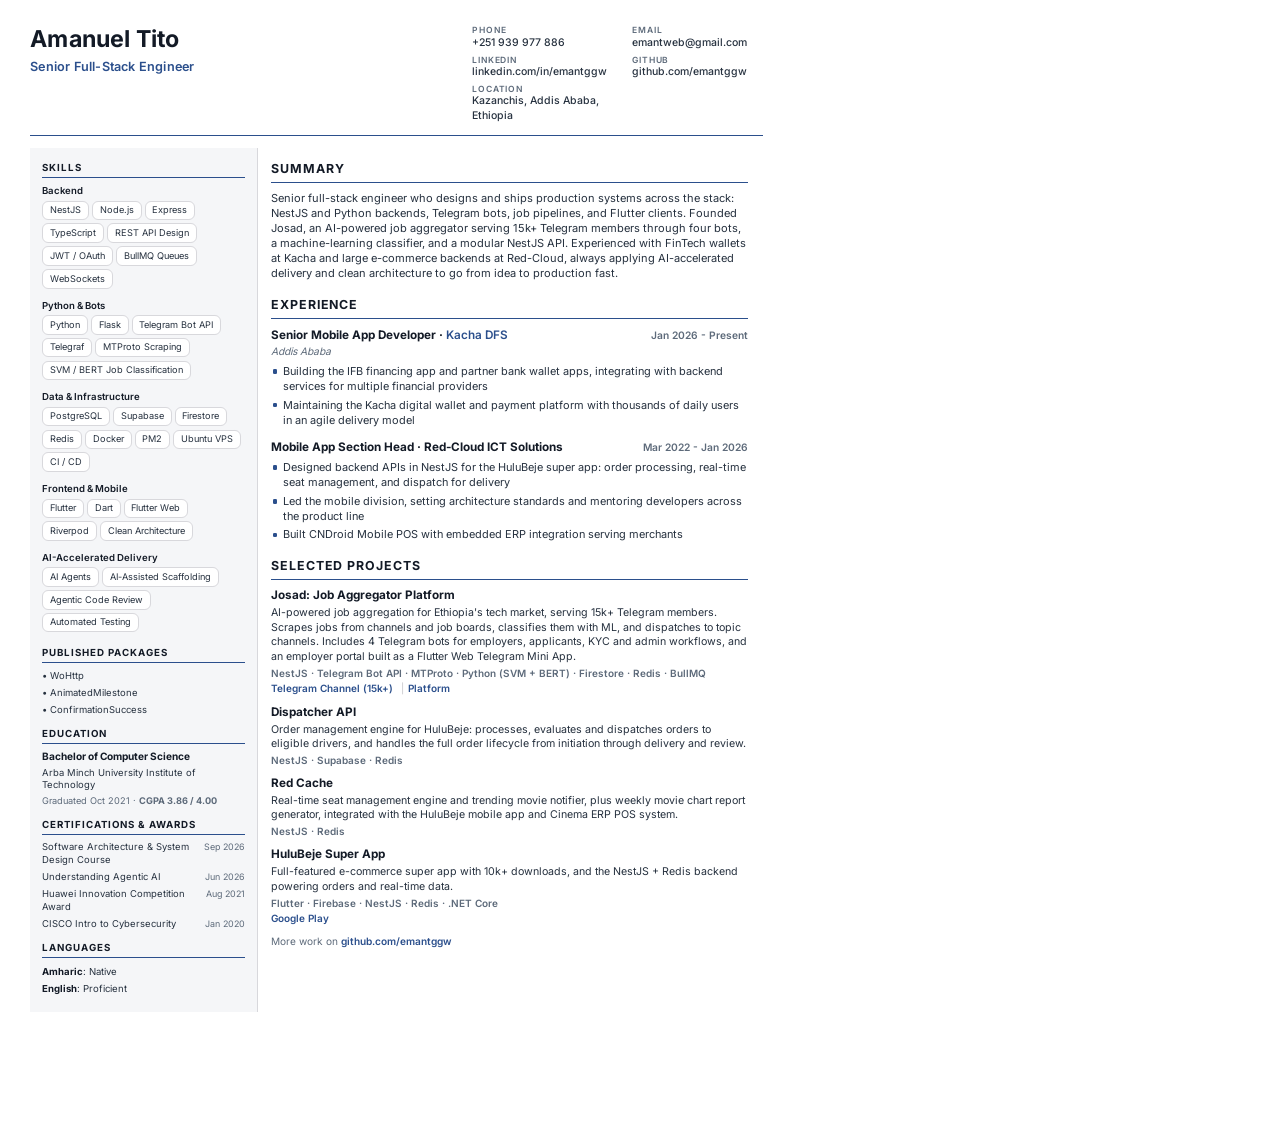
==== c/fullstack/index.html @ 8e203f3b "feat: add mobile & fullstack CV PDFs with Inter font" ====
<!DOCTYPE html>
<html lang="en">

<head>
  <meta charset="UTF-8">
  <title>Amanuel Tito · Senior Full-Stack Engineer</title>
  <link rel="stylesheet" href="base.css">
  <link rel="stylesheet" href="style.css">
</head>

<body>

  <div class="page" id="page-root"></div>

  <script src="data.js"></script>
  <script>
    const data = cvData;

    function esc(s) {
      if (s == null) return '';
      return String(s);
    }

    function renderContact(items) {
      return items.map(c => `
        <div class="ct-cell">
          <div class="ct-label">${esc(c.label)}</div>
          <div class="ct-value">${c.link ? `<a href="${c.link}">${esc(c.text)}</a>` : esc(c.text)}</div>
        </div>`).join('');
    }

    function renderSkills(groups) {
      return groups.map(g => `
      <div class="skill-group">
        <div class="skill-group-name">${esc(g.group)}</div>
        <div>${g.items.map(i => `<span class="tag">${esc(i)}</span>`).join('')}</div>
      </div>`).join('');
    }

    function renderEducation(edu) {
      return `
      <div class="edu-degree">${esc(edu.degree)}</div>
      <div class="edu-school">${esc(edu.school)}</div>
      <div class="edu-meta">${edu.meta}</div>`;
    }

    function renderCerts(certs) {
      return certs.map(c => `
      <div class="cert-item">
        <span class="cert-name">${esc(c.name)}</span>
        <span class="cert-date">${esc(c.date)}</span>
      </div>`).join('');
    }

    function renderLanguages(langs) {
      return langs.map(l => `<div class="lang-item"><b>${esc(l.name)}</b>: ${esc(l.level)}</div>`).join('');
    }

    function renderPages(pages) {
      return pages.map(p => `<div class="pkg-item">• <a href="${p.link}">${esc(p.name)}</a></div>`).join('');
    }

    function renderExperience(jobs) {
      return jobs.map(j => {
        const titleHtml = j.companyLink
          ? `${esc(j.title)} · <a href="${j.companyLink}">${esc(j.company)}</a>`
          : `${esc(j.title)} · ${esc(j.company)}`;
        const locationHtml = j.location ? `<div class="job-location">${esc(j.location)}</div>` : '';
        const bulletsHtml = j.bullets.map(b => `<li>${b}</li>`).join('');
        return `
        <div class="job">
          <div class="job-head">
            <div class="job-title">${titleHtml}</div>
            <div class="job-dates">${esc(j.dates)}</div>
          </div>
          ${locationHtml}
          <ul class="bullets">${bulletsHtml}</ul>
        </div>`;
      }).join('');
    }

    function renderProjects(projects, moreWork) {
      const items = projects.map(p => {
        const stackHtml = p.stack ? `<div class="proj-stack">${esc(p.stack)}</div>` : '';
        let linksHtml = '';
        if (p.links && p.links.length) {
          linksHtml = '<div class="proj-links">' +
            p.links.map(l => `<a href="${l.url}">${esc(l.label)}</a>`).join('<span class="sep">|</span>') +
            '</div>';
        }
        return `
        <div class="proj">
          <div class="proj-name">${esc(p.name)}</div>
          <div class="proj-desc">${esc(p.desc)}</div>
          ${stackHtml}
          ${linksHtml}
        </div>`;
      }).join('');
      const moreHtml = moreWork
        ? `<div class="more-work">${esc(moreWork.text)} <a href="${moreWork.link}">${esc(moreWork.linkText)}</a></div>`
        : '';
      return items + moreHtml;
    }

    const html = `
    <div class="cv-header">
      <div class="h-left">
        <div class="h-name">${esc(data.name)}</div>
        <div class="h-role">${esc(data.role)}</div>
      </div>
      <div class="h-contact">${renderContact(data.contact)}</div>
    </div>

    <div class="body">
      <div class="sidebar">
        <div class="sb-section">
          <div class="sb-title">Skills</div>
          ${renderSkills(data.skills)}
        </div>

        <div class="sb-section">
          <div class="sb-title">Published Packages</div>
          ${renderPages(data.packages)}
        </div>

        <div class="sb-section">
          <div class="sb-title">Education</div>
          ${renderEducation(data.education)}
        </div>

        <div class="sb-section">
          <div class="sb-title">Certifications &amp; Awards</div>
          ${renderCerts(data.certifications)}
        </div>

        <div class="sb-section">
          <div class="sb-title">Languages</div>
          ${renderLanguages(data.languages)}
        </div>
      </div>

      <div class="main">
        <div class="main-section">
          <div class="main-title">Summary</div>
          <div class="summary-text">${esc(data.summary)}</div>
        </div>

        <div class="main-section">
          <div class="main-title">Experience</div>
          ${renderExperience(data.experience)}
        </div>

        <div class="main-section">
          <div class="main-title">Selected Projects</div>
          ${renderProjects(data.projects, data.moreWork)}
        </div>
      </div>
    </div>
  `;

    document.getElementById('page-root').innerHTML = html;
  </script>
</body>

</html>
---- c/fullstack/base.css ----
/* ============================================================
   Shared professional CV stylesheet (Amanuel Tito)
   Theme via CSS variables, overridden per-focus style.css
   ============================================================ */

@font-face {
  font-family: 'Inter';
  font-style: normal;
  font-weight: 400;
  src: url(fonts/inter-400.woff2) format('woff2');
}

@font-face {
  font-family: 'Inter';
  font-style: normal;
  font-weight: 500;
  src: url(fonts/inter-500.woff2) format('woff2');
}

@font-face {
  font-family: 'Inter';
  font-style: normal;
  font-weight: 600;
  src: url(fonts/inter-600.woff2) format('woff2');
}

@font-face {
  font-family: 'Inter';
  font-style: normal;
  font-weight: 700;
  src: url(fonts/inter-700.woff2) format('woff2');
}

@page {
  size: A4;
  margin: 0;
}

* {
  margin: 0;
  padding: 0;
  box-sizing: border-box;
}

:root {
  --ink: #1a1a1f;
  --ink-soft: #2e2e33;
  --ink-muted: #71717a;
  --accent: #0e6a5f;
  --accent-soft: #e9f2ef;
  --rule: #d8d8dc;
  --sidebar-bg: #f5f6f7;
  --tag-bg: #ffffff;
  --tag-border: #d8d8dc;
}

html,
body {
  width: 100%;
  height: 100%;
  margin: 0;
  padding: 0;
  font-family: 'Inter', 'Nimbus Sans', sans-serif;
  font-size: 8.3pt;
  color: var(--ink-soft);
  line-height: 1.36;
  -webkit-print-color-adjust: exact;
  -webkit-font-smoothing: antialiased;
}

.page {
  width: 210mm;
  min-height: 297mm;
  background: #ffffff;
  padding: 7mm 8mm 7mm 8mm;
}

/* ===================== HEADER ===================== */

.cv-header {
  display: flex;
  justify-content: space-between;
  align-items: flex-start;
  padding-bottom: 3.2mm;
  border-bottom: 1.2pt solid var(--accent);
}

.h-left {
  min-width: 0;
}

.h-name {
  font-size: 17.4pt;
  font-weight: 700;
  color: var(--ink);
  letter-spacing: 0.2px;
  line-height: 1.12;
}

.h-role {
  font-size: 9.5pt;
  font-weight: 600;
  color: var(--accent);
  margin-top: 1.6mm;
  letter-spacing: 0.2px;
}

.h-contact {
  width: 77mm;
  display: grid;
  grid-template-columns: 1.05fr 0.95fr;
  column-gap: 4mm;
  row-gap: 1.4mm;
  align-self: center;
}

.ct-label {
  font-size: 6.4pt;
  font-weight: 600;
  text-transform: uppercase;
  letter-spacing: 0.8px;
  color: var(--ink-muted);
  line-height: 1.12;
}

.ct-value {
  font-size: 7.9pt;
  font-weight: 500;
  color: var(--ink-soft);
  word-break: break-word;
}

.ct-value a {
  color: var(--ink-soft);
  text-decoration: none;
}

/* ===================== BODY LAYOUT ===================== */

.body {
  display: flex;
  margin-top: 3.2mm;
}

.sidebar {
  width: 31%;
  min-width: 31%;
  background: var(--sidebar-bg);
  border-right: 1px solid var(--rule);
  padding: 3.4mm 3mm 3.4mm 3.2mm;
}

.main {
  width: 69%;
  padding: 3.4mm 4mm 0 3.6mm;
}

/* ===================== SIDEBAR ===================== */

.sb-section {
  margin-bottom: 2.8mm;
}

.sb-section:last-child {
  margin-bottom: 0;
}

.sb-title {
  font-size: 7.3pt;
  font-weight: 700;
  text-transform: uppercase;
  letter-spacing: 1px;
  color: var(--ink);
  margin-bottom: 1.7mm;
  padding-bottom: 0.7mm;
  border-bottom: 0.7pt solid var(--accent);
}
.skill-group {
  margin-bottom: 1.8mm;
}

.skill-group-name {
  font-size: 7.2pt;
  font-weight: 600;
  color: var(--ink);
  margin-bottom: 0.9mm;
}

.tag {
  display: inline-block;
  font-size: 6.9pt;
  background: var(--tag-bg);
  border: 0.5px solid var(--tag-border);
  color: var(--ink-soft);
  padding: 0.65mm 1.8mm;
  border-radius: 1.6mm;
  margin: 0 0.8mm 0.9mm 0;
}

.edu-degree {
  font-size: 7.6pt;
  font-weight: 700;
  color: var(--ink);
}

.edu-school {
  font-size: 7.1pt;
  color: var(--ink-soft);
  margin-top: 0.6mm;
}

.edu-meta {
  font-size: 6.9pt;
  color: var(--ink-muted);
  margin-top: 0.6mm;
}

.cert-item {
  font-size: 7.1pt;
  margin-bottom: 1.1mm;
  color: var(--ink-soft);
  display: flex;
  justify-content: space-between;
  gap: 1.6mm;
}

.cert-name {
  flex: 1;
}

.cert-date {
  color: var(--ink-muted);
  white-space: nowrap;
  font-size: 6.7pt;
}

.lang-item {
  font-size: 7.2pt;
  margin-bottom: 1.1mm;
  color: var(--ink-soft);
}

.lang-item b {
  color: var(--ink);
}

.pkg-item {
  font-size: 7.1pt;
  margin-bottom: 1.1mm;
}

.pkg-item a {
  color: var(--ink-soft);
  text-decoration: none;
}

/* ===================== MAIN ===================== */

.main-section {
  margin-bottom: 4.2mm;
}

.main-section:last-child {
  margin-bottom: 0;
}

.main-title {
  font-size: 9.3pt;
  font-weight: 700;
  color: var(--ink);
  text-transform: uppercase;
  letter-spacing: 0.9px;
  margin-bottom: 2.2mm;
  padding-bottom: 1.1mm;
  border-bottom: 1.1pt solid var(--accent);
}

.summary-text {
  font-size: 8.3pt;
  color: var(--ink-soft);
}

.job {
  margin-bottom: 3.2mm;
}

.job:last-child {
  margin-bottom: 0;
}

.job-head {
  display: flex;
  justify-content: space-between;
  align-items: baseline;
  flex-wrap: wrap;
  gap: 1.6mm;
}

.job-title {
  font-size: 8.8pt;
  font-weight: 700;
  color: var(--ink);
}

.job-title a {
  color: var(--accent);
  text-decoration: none;
  font-weight: 600;
}

.job-dates {
  font-size: 7.7pt;
  color: var(--ink-muted);
  font-weight: 600;
  white-space: nowrap;
}

.job-location {
  font-size: 7.7pt;
  color: var(--ink-muted);
  font-style: italic;
  margin-top: 0.4mm;
  margin-bottom: 1.3mm;
}

ul.bullets {
  list-style: none;
  margin-top: 1.2mm;
}

ul.bullets li {
  font-size: 8.2pt;
  color: var(--ink-soft);
  margin-bottom: 1.05mm;
  padding-left: 3.1mm;
  position: relative;
}

ul.bullets li::before {
  content: "";
  width: 1.15mm;
  height: 1.15mm;
  background: var(--accent);
  border-radius: 0.35mm;
  position: absolute;
  left: 0.5mm;
  top: 1.45mm;
}

ul.bullets li:last-child {
  margin-bottom: 0;
}

.proj {
  margin-bottom: 2.3mm;
}

.proj:last-child {
  margin-bottom: 0;
}

.proj-name {
  font-size: 8.8pt;
  font-weight: 700;
  color: var(--ink);
}

.proj-desc {
  font-size: 8.0pt;
  color: var(--ink-soft);
  margin-top: 0.5mm;
}

.proj-stack {
  font-size: 7.5pt;
  color: var(--ink-muted);
  margin-top: 0.6mm;
  font-weight: 600;
}

.proj-links {
  font-size: 7.5pt;
  margin-top: 0.6mm;
}

.proj-links a {
  color: var(--accent);
  text-decoration: none;
  font-weight: 600;
}

.proj-links span.sep {
  color: #c4c4c8;
  margin: 0 1.2mm;
}

.more-work {
  font-size: 7.6pt;
  color: var(--ink-muted);
  margin-top: 0.7mm;
}

.more-work a {
  color: var(--accent);
  font-weight: 600;
  text-decoration: none;
}
---- c/fullstack/style.css ----
/* ============================================================
   Full-Stack / Backend CV theme
   ============================================================ */

:root {
  --ink: #131a26;
  --ink-soft: #26313f;
  --ink-muted: #5d6a7a;
  --accent: #2b4f8c;
  --accent-soft: #e8eef7;
  --rule: #d8d8dc;
  --sidebar-bg: #f5f6f8;
  --tag-bg: #ffffff;
  --tag-border: #d8d8dc;
}
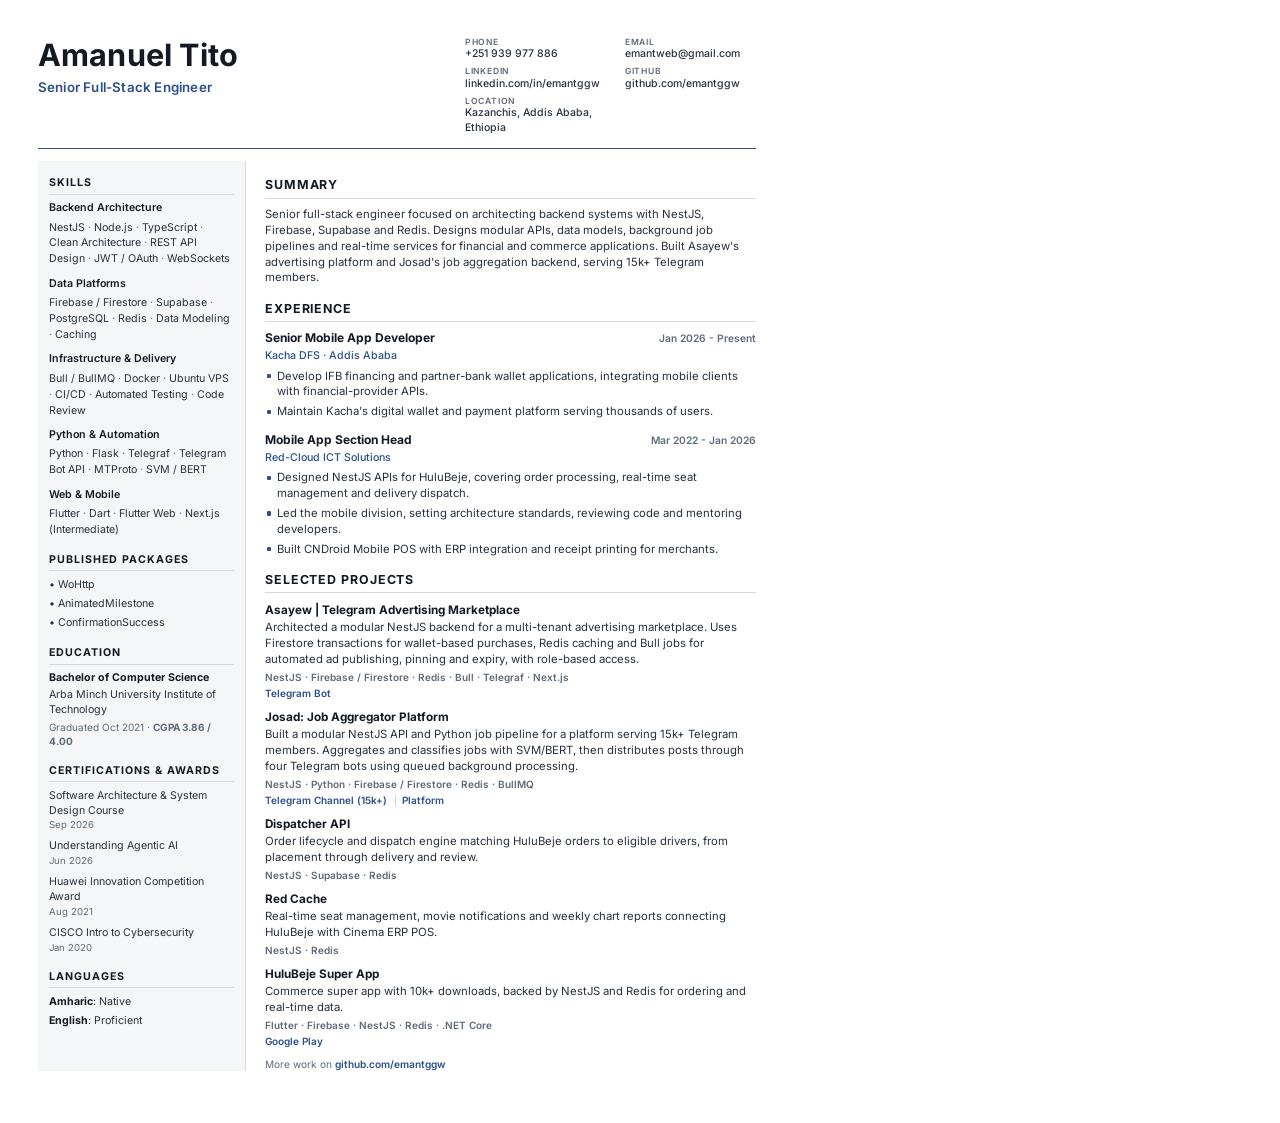
==== commit c9c77f65: "Enhance CV styling and content across multiple formats - Updated base CSS styles for improved readab" ====
--- a/c/fullstack/index.html
+++ b/c/fullstack/index.html
@@ -62,18 +62,18 @@
 
     function renderExperience(jobs) {
       return jobs.map(j => {
-        const titleHtml = j.companyLink
-          ? `${esc(j.title)} · <a href="${j.companyLink}">${esc(j.company)}</a>`
-          : `${esc(j.title)} · ${esc(j.company)}`;
-        const locationHtml = j.location ? `<div class="job-location">${esc(j.location)}</div>` : '';
+        const companyHtml = j.companyLink
+          ? `<a href="${j.companyLink}">${esc(j.company)}</a>`
+          : esc(j.company);
+        const locationHtml = j.location ? ` · ${esc(j.location)}` : '';
         const bulletsHtml = j.bullets.map(b => `<li>${b}</li>`).join('');
         return `
         <div class="job">
           <div class="job-head">
-            <div class="job-title">${titleHtml}</div>
+            <div class="job-title">${esc(j.title)}</div>
             <div class="job-dates">${esc(j.dates)}</div>
           </div>
-          ${locationHtml}
+          <div class="job-company">${companyHtml}${locationHtml}</div>
           <ul class="bullets">${bulletsHtml}</ul>
         </div>`;
       }).join('');
--- a/c/fullstack/base.css
+++ b/c/fullstack/base.css
@@ -61,9 +61,9 @@
   margin: 0;
   padding: 0;
   font-family: 'Inter', 'Nimbus Sans', sans-serif;
-  font-size: 8.3pt;
-  color: var(--ink-soft);
-  line-height: 1.36;
+  font-size: 8.5pt;
+  color: var(--ink-soft);
+  line-height: 1.4;
   -webkit-print-color-adjust: exact;
   -webkit-font-smoothing: antialiased;
 }
@@ -72,7 +72,7 @@
   width: 210mm;
   min-height: 297mm;
   background: #ffffff;
-  padding: 7mm 8mm 7mm 8mm;
+  padding: 10mm;
 }
 
 /* ===================== HEADER ===================== */
@@ -90,7 +90,7 @@
 }
 
 .h-name {
-  font-size: 17.4pt;
+  font-size: 23pt;
   font-weight: 700;
   color: var(--ink);
   letter-spacing: 0.2px;
@@ -98,7 +98,7 @@
 }
 
 .h-role {
-  font-size: 9.5pt;
+  font-size: 10pt;
   font-weight: 600;
   color: var(--accent);
   margin-top: 1.6mm;
@@ -143,22 +143,22 @@
 }
 
 .sidebar {
-  width: 31%;
-  min-width: 31%;
+  width: 29%;
+  min-width: 29%;
   background: var(--sidebar-bg);
   border-right: 1px solid var(--rule);
-  padding: 3.4mm 3mm 3.4mm 3.2mm;
+  padding: 4mm 3mm;
 }
 
 .main {
-  width: 69%;
-  padding: 3.4mm 4mm 0 3.6mm;
+  width: 71%;
+  padding: 4mm 0 0 5mm;
 }
 
 /* ===================== SIDEBAR ===================== */
 
 .sb-section {
-  margin-bottom: 2.8mm;
+  margin-bottom: 4mm;
 }
 
 .sb-section:last-child {
@@ -166,62 +166,60 @@
 }
 
 .sb-title {
-  font-size: 7.3pt;
+  font-size: 8pt;
   font-weight: 700;
   text-transform: uppercase;
   letter-spacing: 1px;
   color: var(--ink);
   margin-bottom: 1.7mm;
   padding-bottom: 0.7mm;
-  border-bottom: 0.7pt solid var(--accent);
+  border-bottom: 0.5pt solid var(--rule);
 }
 .skill-group {
-  margin-bottom: 1.8mm;
+  margin-bottom: 2.5mm;
 }
 
 .skill-group-name {
-  font-size: 7.2pt;
+  font-size: 8pt;
   font-weight: 600;
   color: var(--ink);
   margin-bottom: 0.9mm;
 }
 
 .tag {
-  display: inline-block;
-  font-size: 6.9pt;
-  background: var(--tag-bg);
-  border: 0.5px solid var(--tag-border);
-  color: var(--ink-soft);
-  padding: 0.65mm 1.8mm;
-  border-radius: 1.6mm;
-  margin: 0 0.8mm 0.9mm 0;
+  display: inline;
+  font-size: 8pt;
+  color: var(--ink-soft);
+}
+
+.tag:not(:last-child)::after {
+  content: " · ";
+  color: var(--ink-muted);
 }
 
 .edu-degree {
-  font-size: 7.6pt;
+  font-size: 8pt;
   font-weight: 700;
   color: var(--ink);
 }
 
 .edu-school {
-  font-size: 7.1pt;
+  font-size: 8pt;
   color: var(--ink-soft);
   margin-top: 0.6mm;
 }
 
 .edu-meta {
-  font-size: 6.9pt;
+  font-size: 7.5pt;
   color: var(--ink-muted);
   margin-top: 0.6mm;
 }
 
 .cert-item {
-  font-size: 7.1pt;
-  margin-bottom: 1.1mm;
-  color: var(--ink-soft);
-  display: flex;
-  justify-content: space-between;
-  gap: 1.6mm;
+  font-size: 8pt;
+  margin-bottom: 2mm;
+  color: var(--ink-soft);
+  display: block;
 }
 
 .cert-name {
@@ -231,11 +229,12 @@
 .cert-date {
   color: var(--ink-muted);
   white-space: nowrap;
-  font-size: 6.7pt;
+  font-size: 7.2pt;
+  display: block;
 }
 
 .lang-item {
-  font-size: 7.2pt;
+  font-size: 8pt;
   margin-bottom: 1.1mm;
   color: var(--ink-soft);
 }
@@ -245,7 +244,7 @@
 }
 
 .pkg-item {
-  font-size: 7.1pt;
+  font-size: 8pt;
   margin-bottom: 1.1mm;
 }
 
@@ -257,7 +256,7 @@
 /* ===================== MAIN ===================== */
 
 .main-section {
-  margin-bottom: 4.2mm;
+  margin-bottom: 3.5mm;
 }
 
 .main-section:last-child {
@@ -272,11 +271,11 @@
   letter-spacing: 0.9px;
   margin-bottom: 2.2mm;
   padding-bottom: 1.1mm;
-  border-bottom: 1.1pt solid var(--accent);
+  border-bottom: 0.6pt solid var(--rule);
 }
 
 .summary-text {
-  font-size: 8.3pt;
+  font-size: 8.5pt;
   color: var(--ink-soft);
 }
 
@@ -297,7 +296,7 @@
 }
 
 .job-title {
-  font-size: 8.8pt;
+  font-size: 9pt;
   font-weight: 700;
   color: var(--ink);
 }
@@ -308,6 +307,18 @@
   font-weight: 600;
 }
 
+.job-company {
+  font-size: 8pt;
+  font-weight: 500;
+  color: var(--accent);
+  margin-top: 0.5mm;
+}
+
+.job-company a {
+  color: inherit;
+  text-decoration: none;
+}
+
 .job-dates {
   font-size: 7.7pt;
   color: var(--ink-muted);
@@ -318,7 +329,6 @@
 .job-location {
   font-size: 7.7pt;
   color: var(--ink-muted);
-  font-style: italic;
   margin-top: 0.4mm;
   margin-bottom: 1.3mm;
 }
@@ -329,7 +339,7 @@
 }
 
 ul.bullets li {
-  font-size: 8.2pt;
+  font-size: 8.5pt;
   color: var(--ink-soft);
   margin-bottom: 1.05mm;
   padding-left: 3.1mm;
@@ -366,7 +376,7 @@
 }
 
 .proj-desc {
-  font-size: 8.0pt;
+  font-size: 8.5pt;
   color: var(--ink-soft);
   margin-top: 0.5mm;
 }
@@ -405,3 +415,7 @@
   font-weight: 600;
   text-decoration: none;
 }
+
+.job, .proj, .sb-section {
+  break-inside: avoid;
+}
